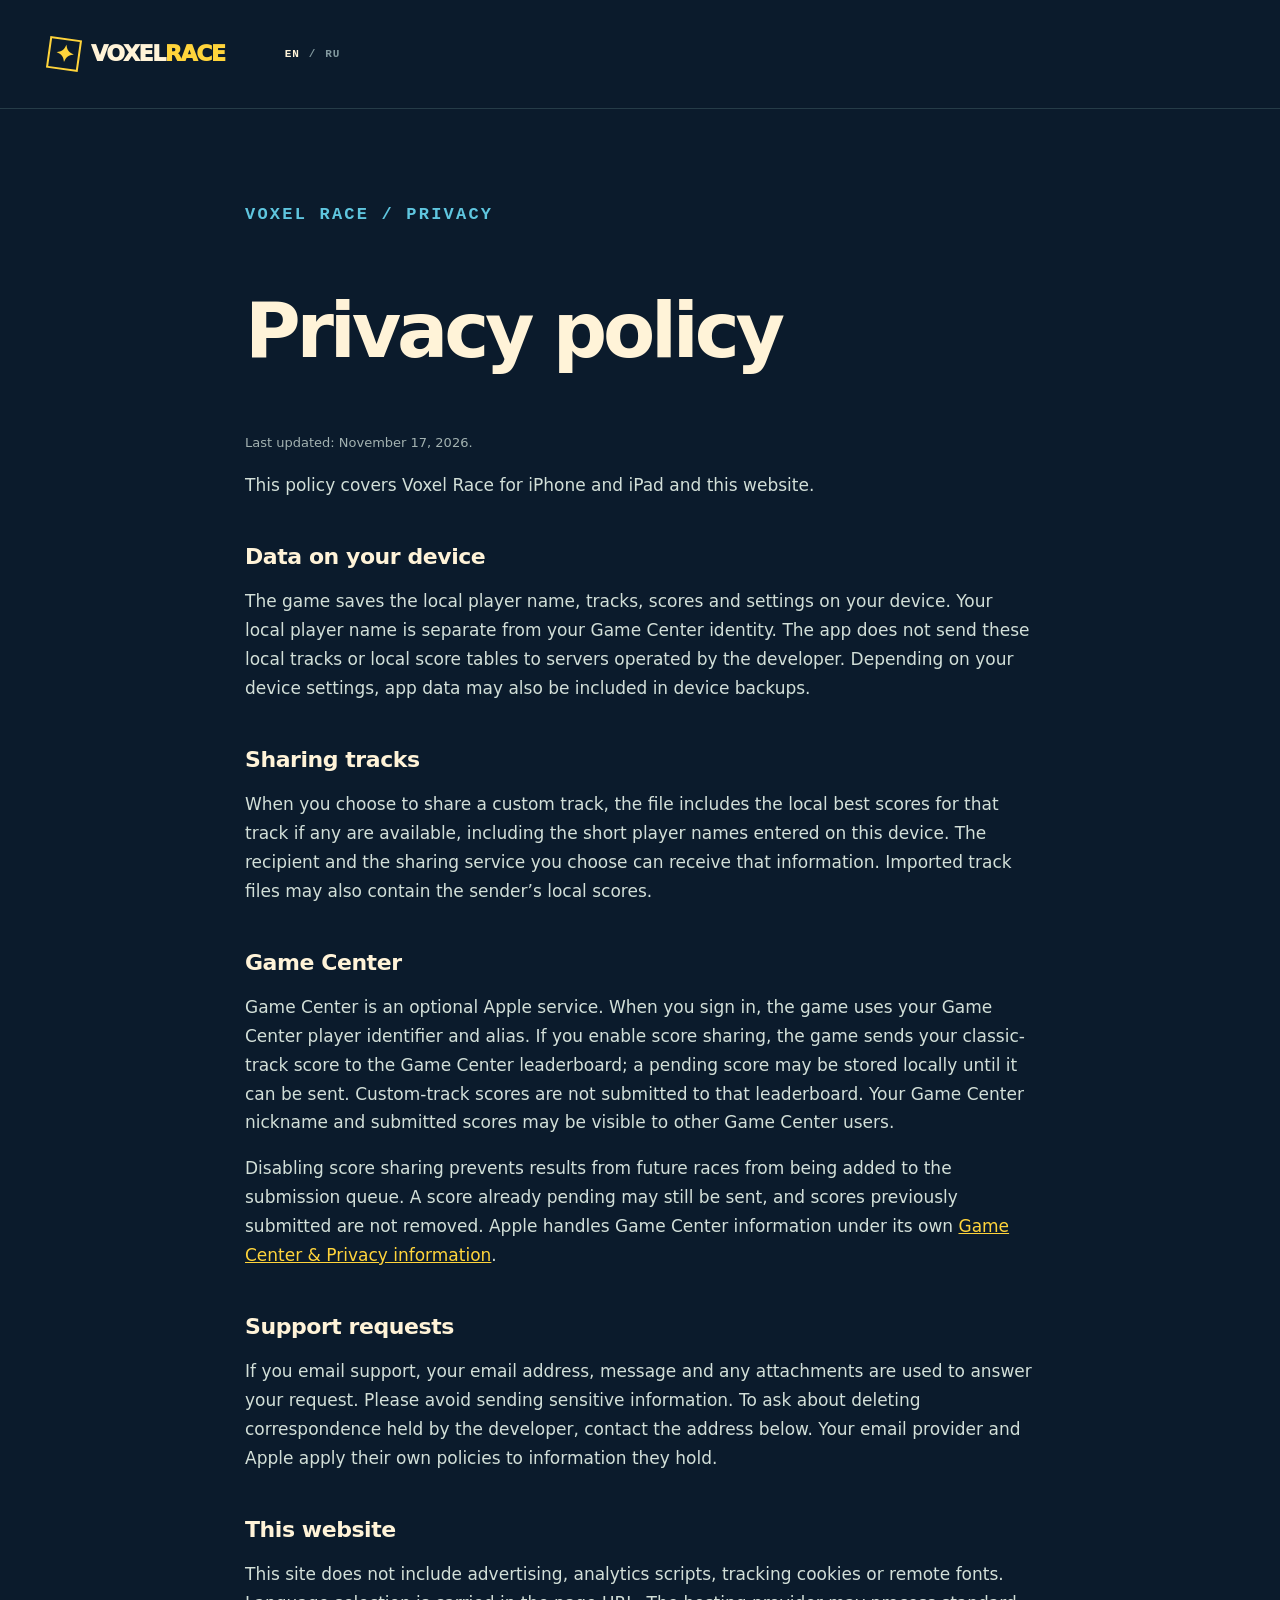
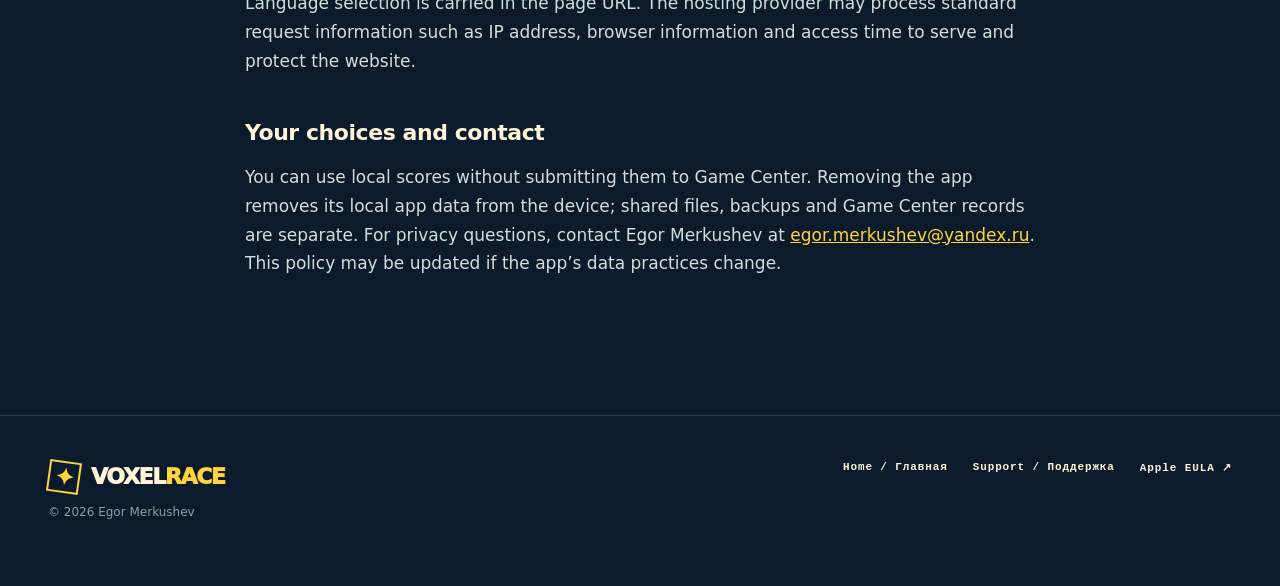
==== website/voxelrace/privacy/index.html @ db581e8e "Add Voxel Race website and FTPS deployment" ====
<!doctype html>
<html lang="en" data-title-en="Privacy — Voxel Race" data-title-ru="Конфиденциальность — Voxel Race"><head>
  <meta charset="utf-8"><meta name="viewport" content="width=device-width, initial-scale=1"><meta name="theme-color" content="#0b1b2c">
  <title>Privacy — Voxel Race</title><meta name="description" content="How Voxel Race handles local scores, shared track files and Game Center.">
  <link rel="canonical" href="https://egormerkushev.ru/voxelrace/privacy/"><link rel="icon" href="../favicon.svg" type="image/svg+xml"><link rel="stylesheet" href="../styles.css"><script src="../language.js" defer></script>
</head><body>
<header class="info-header"><div class="site-header shell"><a class="brand" href="../" data-local aria-label="Voxel Race home"><span class="brand-mark" aria-hidden="true">✦</span><span>VOXEL<span>RACE</span></span></a><nav class="languages" aria-label="Language"><a href="?lang=en" lang="en" data-language-choice="en">EN</a><span aria-hidden="true">/</span><a href="?lang=ru" lang="ru" data-language-choice="ru">RU</a></nav></div></header>
<main class="shell"><div class="information">
  <section lang="en" data-language="en"><p class="eyebrow">VOXEL RACE / PRIVACY</p><h1>Privacy policy</h1><p class="updated">Last updated: November 17, 2026.</p><p>This policy covers Voxel Race for iPhone and iPad and this website.</p>
    <h2>Data on your device</h2><p>The game saves the local player name, tracks, scores and settings on your device. Your local player name is separate from your Game Center identity. The app does not send these local tracks or local score tables to servers operated by the developer. Depending on your device settings, app data may also be included in device backups.</p>
    <h2>Sharing tracks</h2><p>When you choose to share a custom track, the file includes the local best scores for that track if any are available, including the short player names entered on this device. The recipient and the sharing service you choose can receive that information. Imported track files may also contain the sender’s local scores.</p>
    <h2>Game Center</h2><p>Game Center is an optional Apple service. When you sign in, the game uses your Game Center player identifier and alias. If you enable score sharing, the game sends your classic-track score to the Game Center leaderboard; a pending score may be stored locally until it can be sent. Custom-track scores are not submitted to that leaderboard. Your Game Center nickname and submitted scores may be visible to other Game Center users.</p><p>Disabling score sharing prevents results from future races from being added to the submission queue. A score already pending may still be sent, and scores previously submitted are not removed. Apple handles Game Center information under its own <a href="https://www.apple.com/legal/privacy/data/en/game-center/">Game Center &amp; Privacy information</a>.</p>
    <h2>Support requests</h2><p>If you email support, your email address, message and any attachments are used to answer your request. Please avoid sending sensitive information. To ask about deleting correspondence held by the developer, contact the address below. Your email provider and Apple apply their own policies to information they hold.</p>
    <h2>This website</h2><p>This site does not include advertising, analytics scripts, tracking cookies or remote fonts. Language selection is carried in the page URL. The hosting provider may process standard request information such as IP address, browser information and access time to serve and protect the website.</p>
    <h2>Your choices and contact</h2><p>You can use local scores without submitting them to Game Center. Removing the app removes its local app data from the device; shared files, backups and Game Center records are separate. For privacy questions, contact Egor Merkushev at <a href="mailto:egor.merkushev@yandex.ru">egor.merkushev@yandex.ru</a>. This policy may be updated if the app’s data practices change.</p></section>
  <section lang="ru" data-language="ru"><p class="eyebrow">VOXEL RACE / КОНФИДЕНЦИАЛЬНОСТЬ</p><h1>Политика конфиденциальности</h1><p class="updated">Обновлено 17 ноября 2026 года.</p><p>Политика относится к Voxel Race для iPhone и iPad и этому сайту.</p>
    <h2>Данные на устройстве</h2><p>Игра сохраняет на устройстве локальное имя игрока, трассы, результаты и настройки. Локальное имя игрока не связано с именем Game Center. Приложение не отправляет эти локальные трассы и таблицы результатов на серверы разработчика. В зависимости от настроек устройства данные приложения могут также входить в резервные копии.</p>
    <h2>Обмен трассами</h2><p>Когда вы отправляете пользовательскую трассу, в файл попадают локальные рекорды для неё, если они есть, вместе с короткими именами игроков, введёнными на этом устройстве. Получатель и выбранный вами сервис отправки могут получить эти данные. Импортированные файлы трасс также могут содержать локальные результаты отправителя.</p>
    <h2>Game Center</h2><p>Game Center — необязательный сервис Apple. При входе игра использует идентификатор и псевдоним игрока Game Center. Если включена отправка очков, игра передаёт результат на классической трассе в таблицу Game Center; ожидающий отправки результат может временно храниться на устройстве. Очки пользовательских трасс в эту таблицу не отправляются. Ваш псевдоним Game Center и отправленные результаты могут быть видны другим игрокам Game Center.</p><p>Отключение отправки не добавляет результаты следующих заездов в очередь. Уже ожидающий результат ещё может быть отправлен, а ранее переданные очки не удаляются. Apple обрабатывает информацию Game Center по собственным <a href="https://www.apple.com/legal/privacy/data/ru/game-center/">правилам конфиденциальности Game Center</a>.</p>
    <h2>Обращения в поддержку</h2><p>Если вы пишете в поддержку, ваш адрес электронной почты, сообщение и вложения используются для ответа. Пожалуйста, не присылайте чувствительные данные. Чтобы узнать об удалении переписки, которая хранится у разработчика, напишите по адресу ниже. К данным у почтового провайдера и Apple применяются их собственные правила.</p>
    <h2>Этот сайт</h2><p>На сайте нет рекламы, скриптов аналитики, отслеживающих cookie и внешних шрифтов. Выбор языка передаётся в адресе страницы. Хостинг-провайдер может обрабатывать технические сведения запроса, например IP-адрес, сведения о браузере и время доступа, для работы и защиты сайта.</p>
    <h2>Ваш выбор и контакты</h2><p>Можно пользоваться локальными результатами без отправки в Game Center. При удалении приложения его локальные данные удаляются с устройства; отправленные файлы, резервные копии и записи Game Center хранятся отдельно. По вопросам конфиденциальности пишите Egor Merkushev: <a href="mailto:egor.merkushev@yandex.ru">egor.merkushev@yandex.ru</a>. При изменении обработки данных эта политика может быть обновлена.</p></section>
</div></main>
<footer class="info-footer"><div class="site-footer shell"><div><a class="brand" href="../" data-local><span class="brand-mark" aria-hidden="true">✦</span><span>VOXEL<span>RACE</span></span></a><p>© 2026 Egor Merkushev</p></div><nav aria-label="Footer"><a href="../" data-local>Home / Главная</a><a href="../support/" data-local>Support / Поддержка</a><a href="https://www.apple.com/legal/internet-services/itunes/dev/stdeula/">Apple EULA ↗</a></nav></div></footer>
</body></html>
---- website/voxelrace/styles.css ----
:root{color-scheme:dark;--ink:#0b1b2c;--ink-2:#10283a;--cream:#fff3d8;--yellow:#ffd43b;--coral:#f45c3e;--muted:#aab9bc;--line:#39505a;--blue:#5fc6df}*{box-sizing:border-box}html{scroll-behavior:smooth}body{margin:0;background:var(--ink);color:var(--cream);font-family:system-ui,-apple-system,BlinkMacSystemFont,"Segoe UI",sans-serif}a{color:inherit}img{display:block;max-width:100%}.js[data-site-language="en"] [data-language="ru"],.js[data-site-language="ru"] [data-language="en"]{display:none}.shell{width:min(1360px,calc(100% - 96px));margin-inline:auto}.skip{position:absolute;left:10px;top:-60px;z-index:99;padding:12px;background:var(--yellow);color:var(--ink)}.skip:focus{top:10px}a:focus-visible{outline:3px solid var(--yellow);outline-offset:4px}.site-header{min-height:108px;display:flex;align-items:center;gap:60px}.brand{display:inline-flex;align-items:center;gap:11px;text-decoration:none;letter-spacing:-.06em;font-size:22px;font-weight:950;line-height:1}.brand>span:last-child>span{color:var(--yellow)}.brand-mark{display:grid;place-items:center;width:32px;height:32px;border:2px solid var(--yellow);color:var(--yellow);font-size:23px;line-height:1;transform:rotate(8deg)}.header-nav{display:flex;gap:36px;margin-left:auto}.header-nav a,.languages,.eyebrow,.platform,.art-caption,.frame-label,.details-list,.race-tag,.site-footer nav,.ticker,.finish-note{font-family:ui-monospace,SFMono-Regular,Menlo,monospace;font-size:11px;font-weight:750;letter-spacing:.08em}.header-nav a{text-decoration:none}.header-nav a:hover,.site-footer a:hover{color:var(--yellow)}.languages{display:flex;align-items:center;gap:9px;color:#82999f}.languages a{text-decoration:none}.languages a[aria-current]{color:var(--cream)}.hero{min-height:680px;display:grid;grid-template-columns:1fr 1fr;align-items:center;overflow:hidden}.hero-copy{padding:32px 0 100px;position:relative;z-index:2}.eyebrow{display:flex;align-items:center;gap:11px;color:var(--blue);letter-spacing:.13em}.eyebrow-dot{width:8px;height:8px;display:inline-block;background:var(--coral);box-shadow:3px 3px 0 #812d2c}.hero h1,.section-heading h2,.split h2,.night-copy h2,.finish-section h2{font-size:clamp(56px,7.1vw,105px);line-height:.92;letter-spacing:-.055em;margin:29px 0;font-weight:950}.hero h1 em,.section-heading h2 em,.split h2 em,.night-copy h2 em,.finish-section h2 em{font-style:normal;color:var(--yellow)}.hero-text,.section-heading>p:last-child,.split-copy>p:not(.eyebrow):not(.note),.night-copy>p:not(.eyebrow){max-width:470px;color:#cad4d0;font-size:18px;line-height:1.6}.hero-actions{display:flex;align-items:center;gap:25px;margin-top:37px}.button{display:inline-flex;min-height:58px;align-items:center;justify-content:center;gap:30px;padding:0 22px;font-size:13px;font-weight:900;text-decoration:none;letter-spacing:.035em;clip-path:polygon(7px 0,100% 0,100% calc(100% - 7px),calc(100% - 7px) 100%,0 100%,0 7px)}.button-primary{color:#fff8e5;background:var(--coral);box-shadow:inset 0 -4px #b4362d}.button-primary:hover{background:#ff7353}.platform{line-height:1.6;color:#849aa1}.hero-art{min-height:650px;position:relative;display:flex;justify-content:center;align-items:center;isolation:isolate}.hero-disc{position:absolute;z-index:-2;width:min(44vw,620px);aspect-ratio:1;border-radius:50%;background:radial-gradient(circle at 50% 50%,#ffe75a 0 56%,#f3b832 57% 100%)}.hero-disc:after{content:"";position:absolute;inset:15%;border:1px solid #bc832e;border-radius:50%;opacity:.45}.orbit{position:absolute;border:1px solid #2e4858;border-radius:50%;z-index:-3}.orbit-one{width:90%;aspect-ratio:1}.orbit-two{width:75%;aspect-ratio:1}.hero-phone{width:clamp(220px,24vw,335px);border:7px solid #17262d;border-radius:29px;overflow:hidden;transform:rotate(7deg);box-shadow:16px 24px 0 #091722,0 28px 60px #020c12b0}.hero-phone img{width:100%;height:auto}.race-tag{position:absolute;display:flex;flex-direction:column;gap:5px;padding:14px 18px;background:var(--cream);color:var(--ink);box-shadow:5px 5px 0 #182c31;transform:rotate(-4deg)}.race-tag span{font-size:21px;font-weight:950;letter-spacing:-.04em}.race-tag strong{font-size:10px}.tag-top{top:17%;left:2%}.tag-bottom{right:0;bottom:17%;background:var(--coral);color:white;transform:rotate(5deg)}.art-caption{position:absolute;bottom:16px;right:0;color:#78949b}.ticker{overflow:hidden;background:var(--yellow);color:var(--ink);padding:14px 0;white-space:nowrap;transform:rotate(-1deg);width:101%;margin-left:-.5%}.ticker div{width:max-content;animation:marquee 35s linear infinite}.ticker b{padding:0 38px;color:#e35e35}@keyframes marquee{to{transform:translateX(-50%)}}@media(prefers-reduced-motion:reduce){html{scroll-behavior:auto}.ticker div{animation:none}}.section-pad{padding-block:120px}.section-heading{max-width:780px}.number{color:var(--coral);padding-right:8px}.section-heading h2,.split h2,.night-copy h2,.finish-section h2{font-size:clamp(46px,5.5vw,76px);line-height:.98}.feature-grid{display:grid;grid-template-columns:repeat(3,1fr);gap:38px;margin-top:80px}.feature-grid article{border-top:1px solid var(--line);padding-top:22px}.feature-icon{font-size:32px;color:var(--yellow)}.feature-grid h3{font-size:15px;margin:22px 0 12px;letter-spacing:.04em}.feature-grid p,.split-copy .note{font-size:15px;color:var(--muted);line-height:1.65;max-width:330px}.track-section{background:#132e3c;overflow:hidden}.split{display:grid;grid-template-columns:1fr 1fr;align-items:center;gap:10%}.track-visual{position:relative;min-height:610px;display:flex;align-items:center;justify-content:center;background:repeating-linear-gradient(135deg,#1b3c45 0,#1b3c45 2px,transparent 2px,transparent 18px)}.track-frame{width:min(58%,300px);border:6px solid #10202a;box-shadow:14px 14px 0 #09202b;transform:rotate(-5deg);position:relative}.track-frame img{width:100%}.frame-label{position:absolute;bottom:14px;left:12px;right:12px;color:white;text-shadow:0 1px 5px #000}.track-stamp{position:absolute;right:3%;top:9%;width:125px;height:125px;border-radius:50%;display:grid;place-content:center;background:var(--yellow);color:var(--ink);font-size:15px;font-weight:950;line-height:1;transform:rotate(11deg)}.track-stamp b{position:absolute;right:20px;bottom:22px;font-size:20px}.details-list{margin-top:36px;border-top:1px solid #4a6770}.details-list div{display:flex;gap:24px;align-items:center;border-bottom:1px solid #4a6770;padding:16px 0}.details-list div>span{color:var(--blue)}.split-copy .note{font-size:12px;max-width:470px}.night-section{display:grid;grid-template-columns:1fr 1fr;gap:10%;align-items:center}.night-symbols{margin-top:50px;color:var(--yellow);font-size:27px}.night-image{height:590px;position:relative;overflow:hidden;background:#09152b;clip-path:polygon(0 16px,16px 0,100% 0,100% calc(100% - 16px),calc(100% - 16px) 100%,0 100%)}.night-image img{width:100%;height:100%;object-fit:cover;object-position:center 48%}.night-image:after{content:"";position:absolute;inset:50% 0 0;background:linear-gradient(transparent,#07162788)}.night-image span{position:absolute;z-index:1;left:24px;bottom:22px;font:700 10px ui-monospace,monospace;letter-spacing:.1em}.finish-section{background:var(--coral);color:var(--ink);overflow:hidden}.finish-inner{position:relative;padding-block:95px}.finish-inner:after{content:"✦";position:absolute;right:3%;top:-20%;font-size:350px;color:#ff7758;pointer-events:none}.finish-section .eyebrow{color:#702b26}.finish-section .eyebrow-dot{background:var(--cream);box-shadow:3px 3px 0 #b43a2c}.finish-section h2{position:relative;z-index:1}.finish-section h2 em{color:var(--cream)}.button-dark{background:var(--ink);color:var(--cream);position:relative;z-index:1}.finish-note{color:#6c2e28}.site-footer{display:flex;justify-content:space-between;align-items:flex-start;gap:30px;padding-block:45px 55px}.site-footer p{font-size:12px;color:#8ca0a1}.site-footer nav{display:flex;gap:25px;flex-wrap:wrap}.site-footer nav a{text-decoration:none}.information{max-width:790px;margin-inline:auto;padding:75px 0 120px}.information h1{font-size:clamp(44px,7vw,76px);letter-spacing:-.055em;line-height:1}.information h2{font-size:22px;margin-top:44px;letter-spacing:-.02em}.information p,.information li{font-size:17px;line-height:1.7;color:#d2dfd8}.information a{color:var(--yellow)}.information .eyebrow{color:var(--blue)}.information .updated{font-size:13px;color:#a3b2b1}.information .contact{display:inline-block;font-weight:800;font-size:22px;overflow-wrap:anywhere}.information ul{padding-left:22px}.info-header{border-bottom:1px solid #263c48}.info-footer{border-top:1px solid #263c48}
@media(max-width:900px){.shell{width:min(100% - 48px,1360px)}.site-header{min-height:82px;gap:20px}.header-nav{gap:17px}.hero{grid-template-columns:1fr 1fr;min-height:570px}.hero-art{min-height:560px}.hero-disc{width:55vw}.hero h1{font-size:clamp(48px,7.5vw,72px)}.section-pad{padding-block:85px}.feature-grid{gap:22px}.split,.night-section{gap:7%}.track-visual{min-height:500px}.night-image{height:500px}}
@media(max-width:650px){.shell{width:calc(100% - 40px)}.site-header{min-height:76px}.brand{font-size:20px}.header-nav{display:none}.languages{margin-left:auto}.hero{display:flex;flex-direction:column;align-items:stretch}.hero-copy{padding:36px 0 0}.hero h1{font-size:clamp(51px,12vw,76px);margin:25px 0}.hero-text,.section-heading>p:last-child,.split-copy>p:not(.eyebrow):not(.note),.night-copy>p:not(.eyebrow){font-size:16px}.hero-actions{margin-top:27px;gap:16px}.button{font-size:11px;gap:16px;padding-inline:17px}.platform{font-size:10px}.hero-art{min-height:510px}.hero-disc{width:min(95vw,480px)}.hero-phone{width:min(50vw,245px)}.race-tag span{font-size:17px}.tag-top{left:0}.tag-bottom{right:0}.art-caption{font-size:9px}.section-pad{padding-block:72px}.section-heading h2,.split h2,.night-copy h2,.finish-section h2{font-size:clamp(42px,10vw,62px)}.feature-grid{grid-template-columns:1fr;gap:30px;margin-top:48px}.feature-grid h3{margin:12px 0 8px}.feature-grid p{margin:0}.split{display:flex;flex-direction:column-reverse;gap:40px;align-items:stretch}.track-visual{min-height:480px}.track-frame{width:52%;max-width:230px}.track-stamp{width:105px;height:105px;font-size:13px}.night-section{grid-template-columns:1fr;gap:35px}.night-image{height:440px}.night-symbols{margin-top:24px}.finish-inner{padding-block:75px}.finish-inner:after{font-size:180px;right:-15%;top:0}.site-footer{display:block}.site-footer nav{margin-top:28px;display:grid;gap:15px}.information{padding-block:45px 80px}.information p,.information li{font-size:16px}}

/* Keep screenshots proportional and the angled ticker inside the viewport. */
body{overflow-x:clip}
.track-frame img{height:auto}
.ticker{width:100%;margin-left:0;transform:none}
.launch-status{display:inline-block;position:relative;z-index:1;margin:0;padding:11px 0;border-block:2px solid #84372a;font-size:13px;font-weight:900;letter-spacing:.06em}
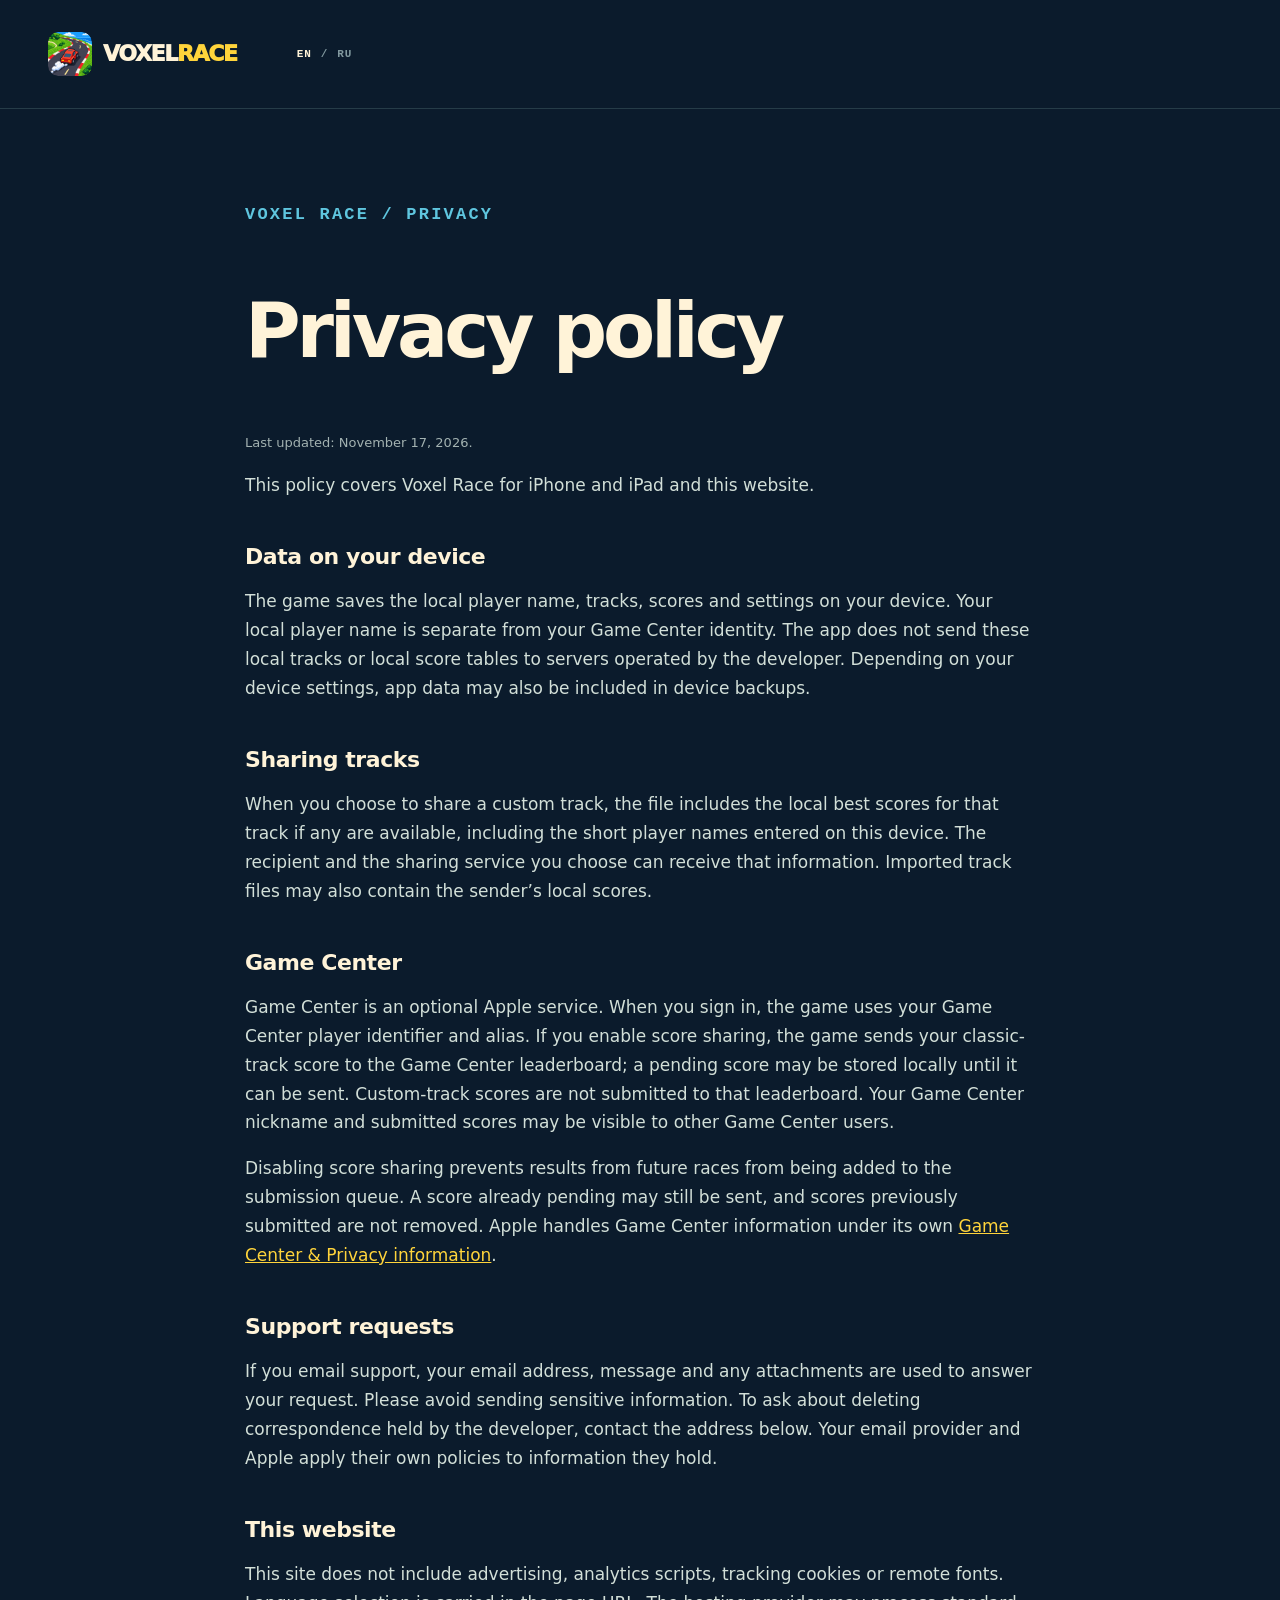
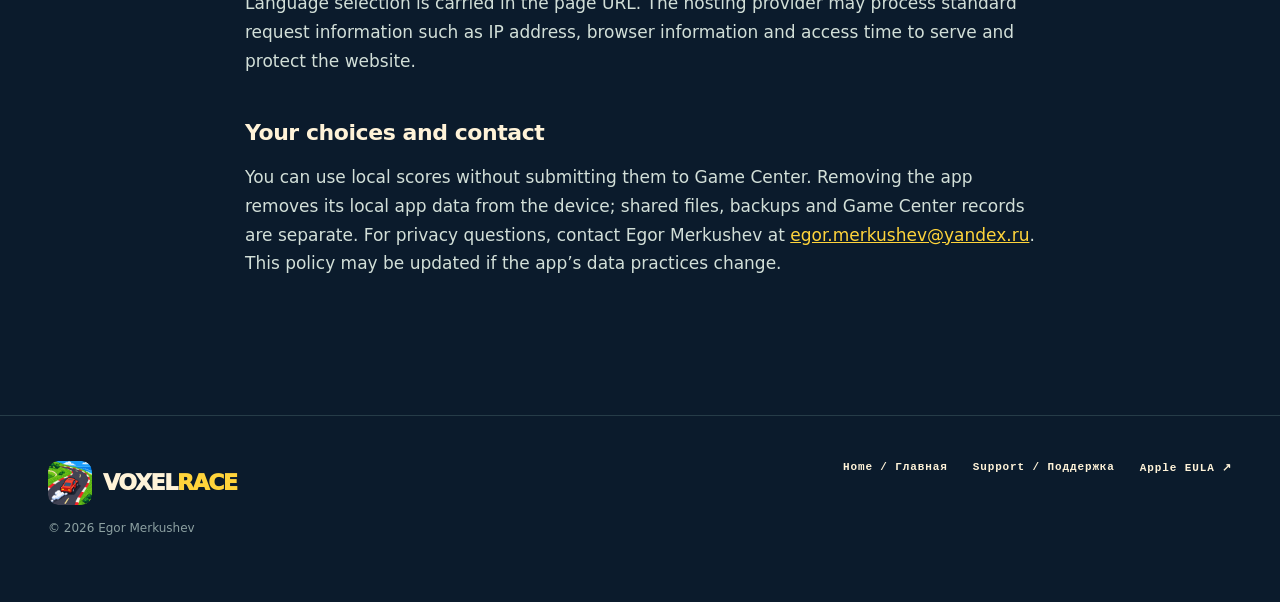
==== commit 2998d339: "Use rounded app icon across site" ====
--- a/website/voxelrace/privacy/index.html
+++ b/website/voxelrace/privacy/index.html
@@ -2,9 +2,9 @@
 <html lang="en" data-title-en="Privacy — Voxel Race" data-title-ru="Конфиденциальность — Voxel Race"><head>
   <meta charset="utf-8"><meta name="viewport" content="width=device-width, initial-scale=1"><meta name="theme-color" content="#0b1b2c">
   <title>Privacy — Voxel Race</title><meta name="description" content="How Voxel Race handles local scores, shared track files and Game Center.">
-  <link rel="canonical" href="https://egormerkushev.ru/voxelrace/privacy/"><link rel="icon" href="../favicon.svg" type="image/svg+xml"><link rel="stylesheet" href="../styles.css"><script src="../language.js" defer></script>
+  <link rel="canonical" href="https://egormerkushev.ru/voxelrace/privacy/"><link rel="icon" href="../favicon.svg" type="image/svg+xml"><link rel="stylesheet" href="../styles.css?v=2"><script src="../language.js" defer></script>
 </head><body>
-<header class="info-header"><div class="site-header shell"><a class="brand" href="../" data-local aria-label="Voxel Race home"><span class="brand-mark" aria-hidden="true">✦</span><span>VOXEL<span>RACE</span></span></a><nav class="languages" aria-label="Language"><a href="?lang=en" lang="en" data-language-choice="en">EN</a><span aria-hidden="true">/</span><a href="?lang=ru" lang="ru" data-language-choice="ru">RU</a></nav></div></header>
+<header class="info-header"><div class="site-header shell"><a class="brand" href="../" data-local aria-label="Voxel Race home"><span class="brand-icon-frame" aria-hidden="true"><img class="brand-icon" src="../assets/app-icon.png" width="44" height="44" alt=""></span><span>VOXEL<span>RACE</span></span></a><nav class="languages" aria-label="Language"><a href="?lang=en" lang="en" data-language-choice="en">EN</a><span aria-hidden="true">/</span><a href="?lang=ru" lang="ru" data-language-choice="ru">RU</a></nav></div></header>
 <main class="shell"><div class="information">
   <section lang="en" data-language="en"><p class="eyebrow">VOXEL RACE / PRIVACY</p><h1>Privacy policy</h1><p class="updated">Last updated: November 17, 2026.</p><p>This policy covers Voxel Race for iPhone and iPad and this website.</p>
     <h2>Data on your device</h2><p>The game saves the local player name, tracks, scores and settings on your device. Your local player name is separate from your Game Center identity. The app does not send these local tracks or local score tables to servers operated by the developer. Depending on your device settings, app data may also be included in device backups.</p>
@@ -21,5 +21,5 @@
     <h2>Этот сайт</h2><p>На сайте нет рекламы, скриптов аналитики, отслеживающих cookie и внешних шрифтов. Выбор языка передаётся в адресе страницы. Хостинг-провайдер может обрабатывать технические сведения запроса, например IP-адрес, сведения о браузере и время доступа, для работы и защиты сайта.</p>
     <h2>Ваш выбор и контакты</h2><p>Можно пользоваться локальными результатами без отправки в Game Center. При удалении приложения его локальные данные удаляются с устройства; отправленные файлы, резервные копии и записи Game Center хранятся отдельно. По вопросам конфиденциальности пишите Egor Merkushev: <a href="mailto:egor.merkushev@yandex.ru">egor.merkushev@yandex.ru</a>. При изменении обработки данных эта политика может быть обновлена.</p></section>
 </div></main>
-<footer class="info-footer"><div class="site-footer shell"><div><a class="brand" href="../" data-local><span class="brand-mark" aria-hidden="true">✦</span><span>VOXEL<span>RACE</span></span></a><p>© 2026 Egor Merkushev</p></div><nav aria-label="Footer"><a href="../" data-local>Home / Главная</a><a href="../support/" data-local>Support / Поддержка</a><a href="https://www.apple.com/legal/internet-services/itunes/dev/stdeula/">Apple EULA ↗</a></nav></div></footer>
+<footer class="info-footer"><div class="site-footer shell"><div><a class="brand" href="../" data-local><span class="brand-icon-frame" aria-hidden="true"><img class="brand-icon" src="../assets/app-icon.png" width="44" height="44" alt=""></span><span>VOXEL<span>RACE</span></span></a><p>© 2026 Egor Merkushev</p></div><nav aria-label="Footer"><a href="../" data-local>Home / Главная</a><a href="../support/" data-local>Support / Поддержка</a><a href="https://www.apple.com/legal/internet-services/itunes/dev/stdeula/">Apple EULA ↗</a></nav></div></footer>
 </body></html>
--- a/website/voxelrace/styles.css
+++ b/website/voxelrace/styles.css
@@ -7,3 +7,8 @@
 .track-frame img{height:auto}
 .ticker{width:100%;margin-left:0;transform:none}
 .launch-status{display:inline-block;position:relative;z-index:1;margin:0;padding:11px 0;border-block:2px solid #84372a;font-size:13px;font-weight:900;letter-spacing:.06em}
+
+.brand-icon{width:44px;height:44px;object-fit:cover;border-radius:10px;flex:none}
+
+.brand-icon-frame{display:block;width:44px;height:44px;flex:none;border-radius:10px;overflow:hidden;-webkit-mask-image:-webkit-radial-gradient(white,black)}
+.brand-icon-frame .brand-icon{width:100%;height:100%;border-radius:0;object-fit:cover}
